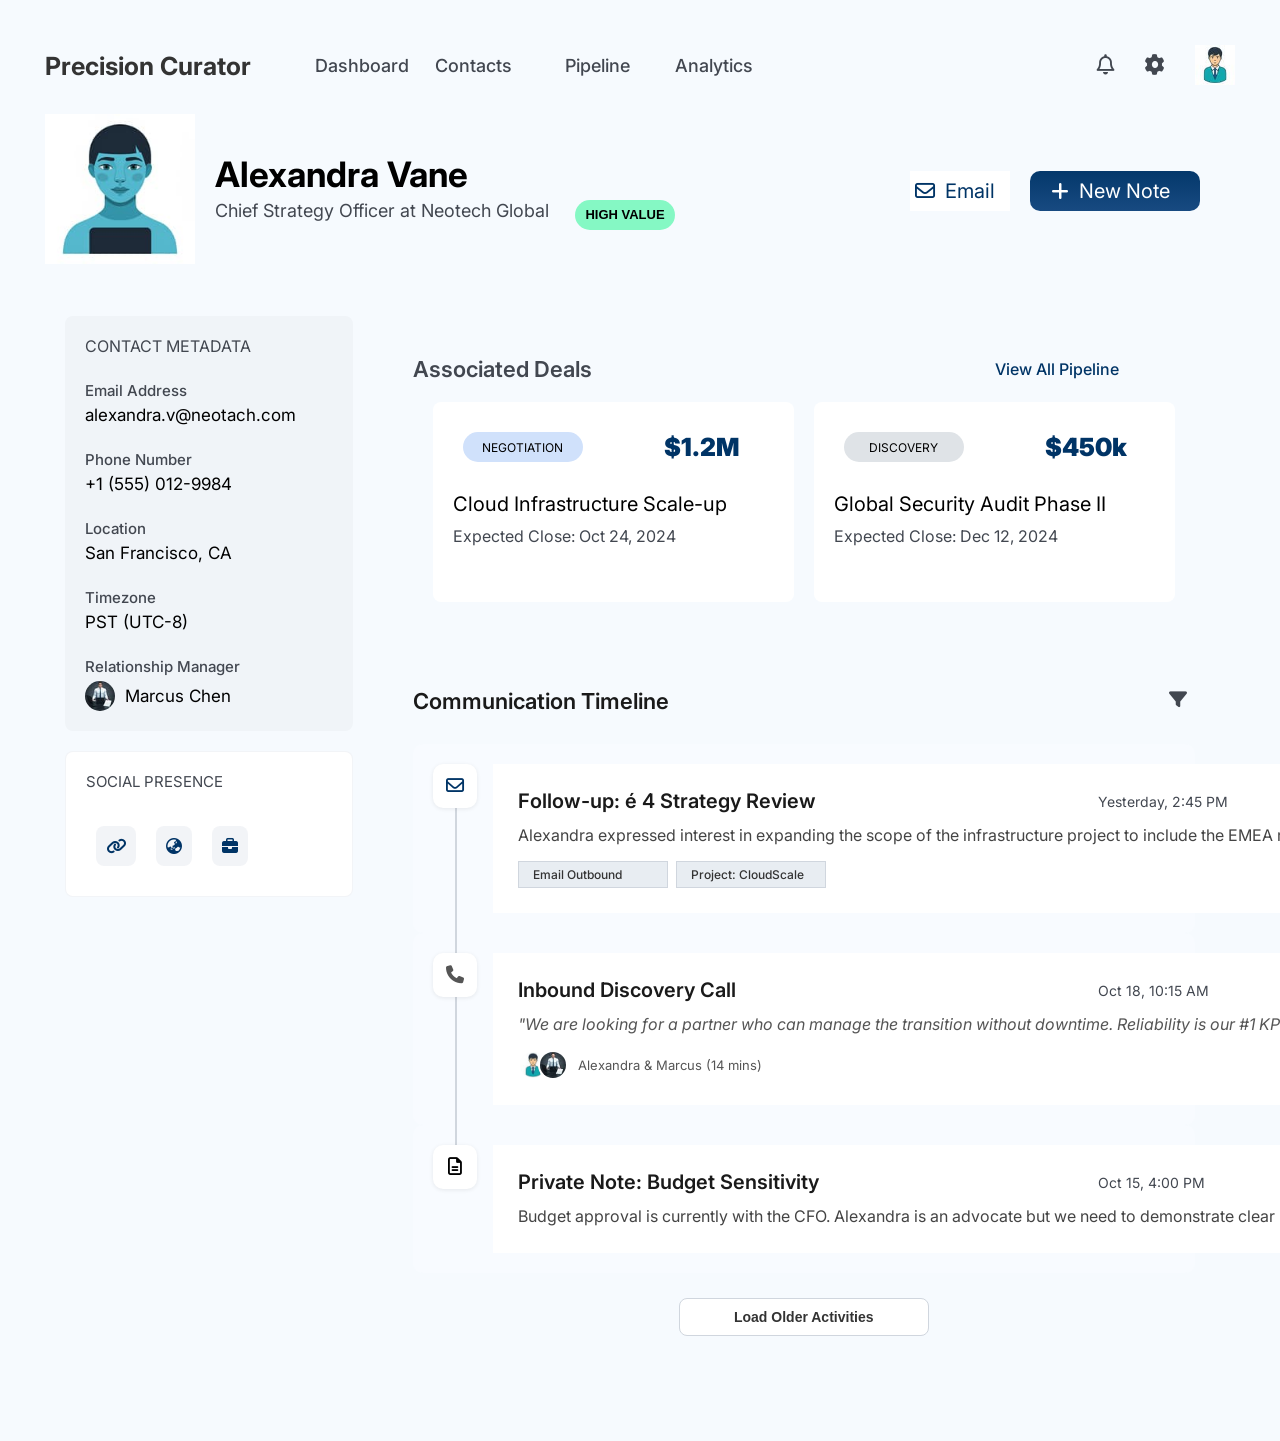
==== index.html @ 60ee170c "Complete page of precision curator" ====
<!DOCTYPE html>
<html lang="en">

<head>
    <meta charset="UTF-8">
    <meta name="viewport" content="width=device-width, initial-scale=1.0">
    <title>Precision Curator</title>
    <link rel="stylesheet" href="style.css">
    <link rel="preconnect" href="https://fonts.googleapis.com">
    <link rel="preconnect" href="https://fonts.gstatic.com" crossorigin>
    <link href="https://fonts.googleapis.com/css2?family=Manrope:wght@200..800&display=swap" rel="stylesheet">
    <link rel="stylesheet" href="https://cdnjs.cloudflare.com/ajax/libs/font-awesome/6.5.1/css/all.min.css">
</head>

<body>
    <div class="container">
        <section class="nav-bar">
            <div class="header">
                <div class="heading">Precision Curator</div>
                <div class="sub-heading">
                    <nav class="nav-links">
                        <p>Dashboard</p>
                        <p>Contacts</p>
                        <p><a href="pipeline.html">Pipeline</a></p>
                        <p>Analytics</p>
                    </nav>
                </div>
            </div>
            <div class="head-last">
                <i class="fa-regular fa-bell"></i>
                <i class="fa-solid fa-gear"></i>
                <img src="images/profile.jpg" alt="Profile Picture" class="pro-img">
            </div>
        </section>
        <section class="profile">
            <div class="logo">
                <div class="logo-img">
                    <img src="images/logo.jpg" alt="Logo Image" class="logo-pic">
                </div>
                <div class="logo-name">
                    <h1 class="name">Alexandra Vane</h1>
                    <div class="details">
                        <p class="position">Chief Strategy Officer at Neotech Global</p>
                        <button class="edit-btn">HIGH VALUE</button>
                    </div>
                </div>
            </div>
            <div class="contact">
                <div class="email"><i class="fa-regular fa-envelope"></i><p>Email</p></div>
                <div class="note"><i class="fa-solid fa-plus"></i><p>New Note</p></div>
            </div>
        </section>
        <section class="main-content">
            <div class="left-content">
                <div class="metadata">
                    <p> CONTACT METADATA</p>
                    <div>
                        <p class="label">Email Address</p>
                        <p class="value">alexandra.v@neotach.com</p>
                    </div>
                    <div>
                        <p class="label">Phone Number</p>
                        <p class="value">+1 (555) 012-9984</p>
                    </div>
                    <div>
                        <p class="label">Location</p>
                        <p class="value">San Francisco, CA</p>
                    </div>
                    <div>
                        <p class="label">Timezone</p>
                        <p class="value">PST (UTC-8)</p>
                    </div>
                    <div>
                        <p class="label">Relationship Manager</p>
                        <div class="rm-img">
                            <img src="images/manager.jpg" alt="Relationship Manager" class="rm-pic">
                            <p class="value">Marcus Chen</p>
                        </div>
                    </div>
                </div>
                <div class="social">
                    <p>SOCIAL PRESENCE</p>
                    <div class="icons">
                        <div><i class="fa-solid fa-link"></i></div>
                        <div><i class="fa-solid fa-earth-asia"></i></div>
                        <div><i class="fa-solid fa-briefcase"></i></div>
                    </div>
                </div>
            </div>
            <div class="right-content">
                <div class="right-top">
                    <div class="right-top-top">
                        <div class="deals">Associated Deals</div>
                        <div class="pipeline"><a href="pipeline.html">View All Pipeline</a></div>
                    </div>
                    <div class="right-top-bottom">
                        <div class="cloud">
                            <div class="cloud-item">
                                <div class="nego">NEGOTIATION</div>
                                <div class="money">$1.2M</div>
                            </div>
                            <div class="cloud-item1">
                                <p class="scale">Cloud Infrastructure Scale-up</p>
                                <p class="date">Expected Close: Oct 24, 2024</p>
                            </div>
                        </div>
                        <div class="global">
                            <div class="global-item">
                                <div class="discover">DISCOVERY</div>
                                <div class="money">$450k</div>
                            </div>
                            <div class="global-item1">
                                <p class="scale">Global Security Audit Phase II </p>
                                <p class="date">Expected Close: Dec 12, 2024</p>
                            </div>
                        </div>
                    </div>
                </div>
                <div class="right-bottom">
                    <div class="timeline-header">
                        <h2 class="timeline-title">Communication Timeline</h2>
                        <button class="sort-btn" id="sortBtn" title="Sort by Date">
                            <i class="fa-solid fa-filter"></i>
                        </button>
                    </div>
                    <div class="timeline-list" id="timelineList">
                        <div class="timeline-entry" data-date="2024-10-22T14:45:00">
                            <div class="entry-icon email-icon">
                                <i class="fa-regular fa-envelope"></i>
                            </div>
                            <div class="entry-content">
                                <div class="entry-top">
                                    <h3 class="entry-title">Follow-up: é 4 Strategy Review</h3>
                                    <span class="entry-date">Yesterday, 2:45 PM</span>
                                </div>
                                <p class="entry-desc">Alexandra expressed interest in expanding the scope of the infrastructure project to include the EMEA region. Need to draft a revised proposal by Friday.</p>
                                <div class="entry-tags">
                                    <span class="tag">Email Outbound</span>
                                    <span class="tag">Project: CloudScale</span>
                                </div>
                            </div>
                        </div>
                        <div class="timeline-entry" data-date="2024-10-18T10:15:00">
                            <div class="entry-icon call-icon">
                                <i class="fa-solid fa-phone"></i>
                            </div>
                            <div class="entry-content">
                                <div class="entry-top">
                                    <h3 class="entry-title">Inbound Discovery Call</h3>
                                    <span class="entry-date">Oct 18, 10:15 AM</span>
                                </div>
                                <p class="entry-desc entry-quote">"We are looking for a partner who can manage the transition without downtime. Reliability is our #1 KPI."</p>
                                <div class="entry-people">
                                    <div class="people-avatars">
                                        <img src="images/profile.jpg" alt="Alexandra" class="avatar">
                                        <img src="images/manager.jpg" alt="Marcus" class="avatar avatar-overlap">
                                    </div>
                                    <span class="people-names">Alexandra & Marcus (14 mins)</span>
                                </div>
                            </div>
                        </div>
                        <div class="timeline-entry" data-date="2024-10-15T16:00:00">
                            <div class="entry-icon note-icon">
                                <i class="fa-regular fa-file-lines"></i>
                            </div>
                            <div class="entry-content">
                                <div class="entry-top">
                                    <h3 class="entry-title">Private Note: Budget Sensitivity</h3>
                                    <span class="entry-date">Oct 15, 4:00 PM</span>
                                </div>
                                <p class="entry-desc">Budget approval is currently with the CFO. Alexandra is an advocate but we need to demonstrate clear ROI over 24 months to secure the signature.</p>
                            </div>
                        </div>
                    </div>
                    <button class="load-more-btn" id="loadMoreBtn">Load Older Activities</button>
                </div>
            </div>
        </section>
    </div>
    <script src="script.js"></script>
</body>

</html>
---- style.css ----
@import url('https://fonts.googleapis.com/css2?family=Inter:ital,opsz,wght@0,14..32,100..900;1,14..32,100..900&display=swap');

* {
    padding: 0;
    margin: 0;
    box-sizing: border-box;
}

body {
    height: 100vh;
    background-color: #f6fafe;
    font-family: "Inter", sans-serif;
}

.container {
    display: flex;
    flex-direction: column;
    gap: 20px;
    padding: 35px;
    border-radius: 8px;
}

.nav-bar {
    width: 100%;
    height: auto;
    display: flex;
    flex-direction: row;
    justify-content: space-between;
    align-items: flex-start;
    padding: 10px;
}

.nav-links p:hover {
    cursor: pointer;
    color: #003466;
}

.nav-links a {
    color: rgba(66, 71, 80, 1);
    text-decoration: none;
    padding: 10px;
}

.nav-links a:hover {
    color: #003466;
}

.header {
    display: flex;
    flex-direction: row;
    gap: 50px;
    align-items: center;
}

.sub-heading {
    width: 415px;
    display: flex;
    flex-direction: row;
    gap: 10px;
    align-items: center;
}

nav {
    display: flex;
    flex-direction: row;
    gap: 20px;
}

.heading {
    width: 210px;
    overflow: hidden;
    text-overflow: ellipsis;
    white-space: nowrap;
    font-size: 25px;
    font-weight: 700;
    color: #333;
}

.nav-links {
    font-size: 18px;
    font-weight: 500;
    color: rgba(66, 71, 80, 1);
    text-decoration: none;
    padding: 10px;
}

.nav-links p {
    width: 100px;
    overflow: hidden;
    text-overflow: ellipsis;
    white-space: nowrap;
}

.head-last {
    font-size: 20px;
    font-weight: 500;
    color: rgba(66, 71, 80, 1);
    display: flex;
    flex-direction: row;
    gap: 30px;
    align-items: center;
}

.pro-img {
    width: 40px;
    height: 40px;
}

.profile {
    width: 100%;
    height: 150px;
    display: flex;
    flex-direction: row;
    gap: 10px;
    align-items: center;
    justify-content: space-between;
}

.logo {
    display: flex;
    flex-direction: row;
    gap: 20px;
    align-items: center;
    padding: 10px;
}

.logo-pic {
    width: 150px;
    height: 150px;
}

.logo-name {
    display: flex;
    flex-direction: column;
    gap: 5px;
    align-items: flex-start;
}

.name {
    width: 350px;
    font-size: 35px;
    overflow: hidden;
    white-space: nowrap;
    text-overflow: ellipsis;
}

.position {
    width: 350px;
    font-size: 18px;
    overflow: hidden;
    white-space: nowrap;
    text-overflow: ellipsis;
}

.details {
    font-size: 18px;
    color: rgba(66, 71, 80, 1);
    display: flex;
    flex-direction: row;
    gap: 10px;
}

.edit-btn {
    width: 100px;
    height: 30px;
    background-color: rgba(133, 248, 196, 1);
    color: black;
    font-size: 13px;
    border: none;
    cursor: pointer;
    padding: 5px;
    border-radius: 20px;
    font-weight: 600;
    overflow: hidden;
    white-space: nowrap;
    text-overflow: ellipsis;
}

.contact {
    display: flex;
    flex-direction: row;
    gap: 20px;
    align-items: center;
    padding: 45px;
}

.email {
    width: 100px;
    height: 40px;
    font-size: 20px;
    color: rgba(0, 52, 102, 1);
    background-color: #ffffff;
    padding: 5px;
    display: flex;
    flex-direction: row;
    gap: 10px;
    align-items: center;
    justify-content: center;
    overflow: hidden;
    white-space: nowrap;
    text-overflow: ellipsis;
}

.note {
    width: 170px;
    height: 40px;
    font-size: 20px;
    color: white;
    background: linear-gradient(#04386B, #184a81);
    padding: 5px;
    display: flex;
    flex-direction: row;
    gap: 10px;
    align-items: center;
    justify-content: center;
    border-radius: 10px;
    overflow: hidden;
    white-space: nowrap;
    text-overflow: ellipsis;
}

.email p,
.note p {
    width: 100px;
    overflow: hidden;
    text-overflow: ellipsis;
    white-space: nowrap;
    cursor: pointer;
}

.main-content {
    width: 100%;
    height: auto;
    padding: 30px;
    border-radius: 8px;
    display: flex;
    flex-direction: row;
    gap: 20px;
}

.left-content {
    width: 25%;
    display: flex;
    flex-direction: column;
    gap: 20px;
}

.metadata {
    width: 100%;
    height: auto;
    background-color: #f0f4f8;
    display: flex;
    flex-direction: column;
    gap: 25px;
    padding: 20px;
    border-radius: 8px;
    color: rgba(66, 71, 80, 1);
}

.metadata div {
    display: flex;
    flex-direction: column;
    gap: 5px;
}

.label {
    width: 165px;
    overflow: hidden;
    white-space: nowrap;
    text-overflow: ellipsis;
    font-size: 15px;
    font-weight: 500;
    color: rgba(66, 71, 80, 1);
}

.value {
    width: 240px;
    overflow: hidden;
    white-space: nowrap;
    text-overflow: ellipsis;
    font-size: 17px;
    font-weight: 400;
    color: black;
}

.metadata div .rm-img {
    width: 100%;
    height: auto;
    border-radius: 8px;
    display: flex;
    flex-direction: row;
    gap: 10px;
    align-items: center;
}

.rm-pic {
    width: 30px;
    height: 30px;
    border-radius: 50%;
}

.social {
    width: 100%;
    height: auto;
    background-color: #ffffff;
    border: 1px solid rgba(0, 52, 102, 0.05);
    display: flex;
    flex-direction: column;
    gap: 25px;
    padding: 20px;
    border-radius: 8px;
    color: rgba(66, 71, 80, 1);
}

.social p {
    width: 180px;
    overflow: hidden;
    white-space: nowrap;
    text-overflow: ellipsis;
    font-size: 15px;
}

.icons {
    display: flex;
    flex-direction: row;
    gap: 20px;
    align-items: center;
    padding: 10px;
    border-radius: 8px;
}

.icons div {
    background-color: rgba(0, 52, 102, 0.05);
    padding: 10px;
    border-radius: 8px;
}

.icons i {
    color: rgba(0, 52, 102, 1);
}

.right-content {
    width: 75%;
    display: flex;
    flex-direction: column;
    gap: 20px;
    padding: 20px;
    border-radius: 8px;
}

.right-top {
    width: 100%;
    height: auto;
    padding: 20px;
    border-radius: 8px;
    display: flex;
    flex-direction: column;
}

.right-top-top {
    display: flex;
    flex-direction: row;
    gap: 20px;
    align-items: center;
    justify-content: space-between;
}

.deals {
    font-size: 22px;
    font-weight: 600;
    color: rgba(66, 71, 80, 1);
    width: 250px;
    overflow: hidden;
    text-overflow: ellipsis;
    white-space: nowrap;
}

.pipeline {
    font-size: 16px;
    font-weight: 500;
    color: #003466;
    width: 200px;
    overflow: hidden;
    text-overflow: ellipsis;
    white-space: nowrap;
}

a {
    text-decoration: none;
    color: #003466;
}

.right-top-bottom {
    width: 100%;
    height: auto;
    padding: 20px;
    border-radius: 8px;
    display: flex;
    flex-direction: row;
    gap: 20px;
    justify-content: space-between;
}

.cloud,
.global {
    width: 50%;
    height: 200px;
    background-color: #ffffff;
    display: flex;
    flex-direction: column;
    gap: 20px;
    padding: 20px;
    border-radius: 8px;
}

.cloud-item,
.global-item {
    width: 100%;
    height: auto;
    display: flex;
    flex-direction: row;
    gap: 20px;
    align-items: center;
    padding: 10px;
    border-radius: 8px;
    justify-content: space-between;
}

.nego {
    width: 120px;
    height: 30px;
    font-size: 12px;
    color: black;
    padding: 8px;
    background-color: rgba(208, 225, 251, 1);
    border-radius: 20px;
    text-align: center;
    overflow: hidden;
    text-overflow: ellipsis;
    white-space: nowrap;
}

.discover {
    width: 120px;
    height: 30px;
    font-size: 12px;
    color: black;
    padding: 8px;
    background-color: rgba(223, 227, 231, 1);
    border-radius: 20px;
    text-align: center;
    overflow: hidden;
    text-overflow: ellipsis;
    white-space: nowrap;
}

.money {
    font-size: 25px;
    font-weight: 900;
    color: rgba(0, 52, 102, 1);
    width: 100px;
    overflow: hidden;
    text-overflow: ellipsis;
    white-space: nowrap;
}

.scale {
    width: 280px;
    overflow: hidden;
    text-overflow: ellipsis;
    white-space: nowrap;
    font-size: 20px;
}

.cloud-item1,
.global-item1 {
    display: flex;
    flex-direction: column;
    gap: 10px;
}

.date {
    width: 250px;
    overflow: hidden;
    text-overflow: ellipsis;
    white-space: nowrap;
    color: rgba(66, 71, 80, 1);
}

.right-bottom {
    width: 100%;
    padding: 20px;
}

.timeline-header {
    display: flex;
    justify-content: space-between;
    align-items: center;
    margin-bottom: 25px;
}

.timeline-title {
    width: 260px;
    overflow: hidden;
    text-overflow: ellipsis;
    white-space: nowrap;
    font-size: 22px;
    font-weight: 600;
    color: #1a1a1a;
}

.sort-btn {
    background: none;
    border: none;
    cursor: pointer;
    font-size: 18px;
    color: rgba(66, 71, 80, 1);
    padding: 8px;
    border-radius: 6px;
    transition: background 0.2s;
}

.sort-btn:hover {
    background-color: #e8edf2;
}

.timeline-list {
    display: flex;
    flex-direction: column;
    gap: 0;
    position: relative;
}

.timeline-entry {
    display: flex;
    flex-direction: row;
    gap: 16px;
    padding: 20px;
    background: #f8fbff;
    border-radius: 10px;
    position: relative;
}

.timeline-entry:not(:first-child)::before {
    content: '';
    position: absolute;
    top: 0;
    left: 42px;
    width: 2px;
    height: 20px;
    background-color: #d0d6de;
    z-index: 0;
}

.timeline-entry:not(:last-child)::after {
    content: '';
    position: absolute;
    bottom: 0;
    left: 42px;
    width: 2px;
    height: calc(100% - 64px);
    background-color: #d0d6de;
    z-index: 0;
}

.entry-icon {
    width: 44px;
    height: 44px;
    min-width: 44px;
    border-radius: 10px;
    display: flex;
    align-items: center;
    justify-content: center;
    font-size: 18px;
    position: relative;
    z-index: 1;
    box-shadow: 0 1px 4px rgba(0, 0, 0, 0.08);
}

.email-icon {
    background-color: #ffffff;
    color: #003466;
}

.call-icon {
    background-color: #ffffff;
    color: #555;
}

.note-icon {
    background-color: #ffffff;
    color: black;
}

.entry-content {
    flex: 1;
    display: flex;
    flex-direction: column;
    gap: 10px;
    background-color: #ffffff;
    padding: 25px;
}

.entry-top {
    display: flex;
    justify-content: space-between;
    align-items: center;
}

.entry-title {
    width: 350px;
    overflow: hidden;
    text-overflow: ellipsis;
    white-space: nowrap;
    font-size: 20px;
    font-weight: 600;
    color: #1a1a1a;
}

.entry-date {
    font-size: 14px;
    width: 200px;
    overflow: hidden;
    text-overflow: ellipsis;
    color: rgba(66, 71, 80, 1);
    white-space: nowrap;
}

.entry-desc {
    width: 780px;
    overflow: hidden;
    text-overflow: ellipsis;
    white-space: nowrap;
    font-size: 16px;
    color: #444;
    line-height: 1.5;
}

.entry-quote {
    font-style: italic;
    color: #555;
}

.entry-tags {
    display: flex;
    flex-wrap: wrap;
    gap: 8px;
    margin-top: 4px;
}

.tag {
    width: 150px;
    font-size: 12px;
    padding: 5px 14px;
    background-color: #e8edf2;
    color: #333;
    font-weight: 500;
    border: 1px solid #d0d6de;
    overflow: hidden;
    text-overflow: ellipsis;
    white-space: nowrap;
}

.entry-people {
    display: flex;
    align-items: center;
    gap: 10px;
    margin-top: 4px;
}

.people-avatars {
    display: flex;
}

.avatar {
    width: 30px;
    height: 30px;
    border-radius: 50%;
    border: 2px solid #fff;
    object-fit: cover;
}

.avatar-overlap {
    margin-left: -10px;
}

.people-names {
    font-size: 13px;
    color: #555;
}

.load-more-btn {
    width: 250px;
    display: block;
    margin: 25px auto 0;
    padding: 10px 28px;
    font-size: 14px;
    font-weight: 600;
    color: #333;
    background-color: #fff;
    border: 1px solid #d0d6de;
    border-radius: 8px;
    cursor: pointer;
    transition: background 0.2s;
    overflow: hidden;
    text-overflow: ellipsis;
    white-space: nowrap;
}

.load-more-btn:hover {
    background-color: #edf1f5;
}

@media (max-width: 1024px) {
    .nav-bar {
        flex-direction: column;
        gap: 15px;
    }

    .header {
        flex-direction: column;
        gap: 20px;
        width: 100%;
    }

    .main-content {
        flex-direction: column;
        padding: 20px;
    }

    .left-content {
        width: 100%;
    }

    .right-content {
        width: 100%;
    }

    .right-top-bottom {
        flex-direction: column;
    }

    .cloud,
    .global {
        width: 100%;
    }

    .profile {
        flex-direction: column;
        height: auto;
        align-items: flex-start;
    }

    .contact {
        padding: 20px;
        flex-wrap: wrap;
    }
}

@media (max-width: 768px) {
    .container {
        padding: 15px;
        gap: 15px;
    }

    .nav-bar {
        padding: 5px;
    }

    .header {
        gap: 15px;
    }

    nav {
        flex-wrap: wrap;
        gap: 10px;
    }

    .head-last {
        gap: 15px;
        font-size: 16px;
    }

    .heading {
        font-size: 20px;
    }

    .nav-links {
        font-size: 14px;
        padding: 5px;
    }

    .profile {
        flex-direction: column;
        height: auto;
    }

    .logo-pic {
        width: 100px;
        height: 100px;
    }

    .name {
        font-size: 24px;
    }

    .details {
        font-size: 14px;
        flex-wrap: wrap;
    }

    .main-content {
        padding: 15px;
        gap: 15px;
    }

    .right-top-bottom {
        flex-direction: column;
        gap: 15px;
    }

    .cloud,
    .global {
        width: 100%;
        height: auto;
    }

    .timeline-header {
        flex-direction: column;
        gap: 10px;
        align-items: flex-start;
    }

    .entry-top {
        flex-direction: column;
        gap: 5px;
        align-items: flex-start;
    }

    .entry-content {
        padding: 15px;
    }

    .contact {
        padding: 15px;
        gap: 10px;
    }

    .email,
    .note {
        width: auto;
        font-size: 16px;
        height: auto;
        padding: 8px 12px;
    }
}

@media (max-width: 480px) {
    .container {
        padding: 10px;
    }

    .heading {
        font-size: 18px;
    }

    .nav-links {
        font-size: 12px;
    }

    .logo-pic {
        width: 80px;
        height: 80px;
    }

    .name {
        font-size: 20px;
    }

    .deals {
        font-size: 18px;
    }

    .money {
        font-size: 20px;
    }

    .timeline-entry {
        flex-direction: column;
        gap: 10px;
        padding: 15px;
    }

    .entry-tags {
        gap: 5px;
    }

    .tag {
        font-size: 11px;
        padding: 4px 10px;
    }
}
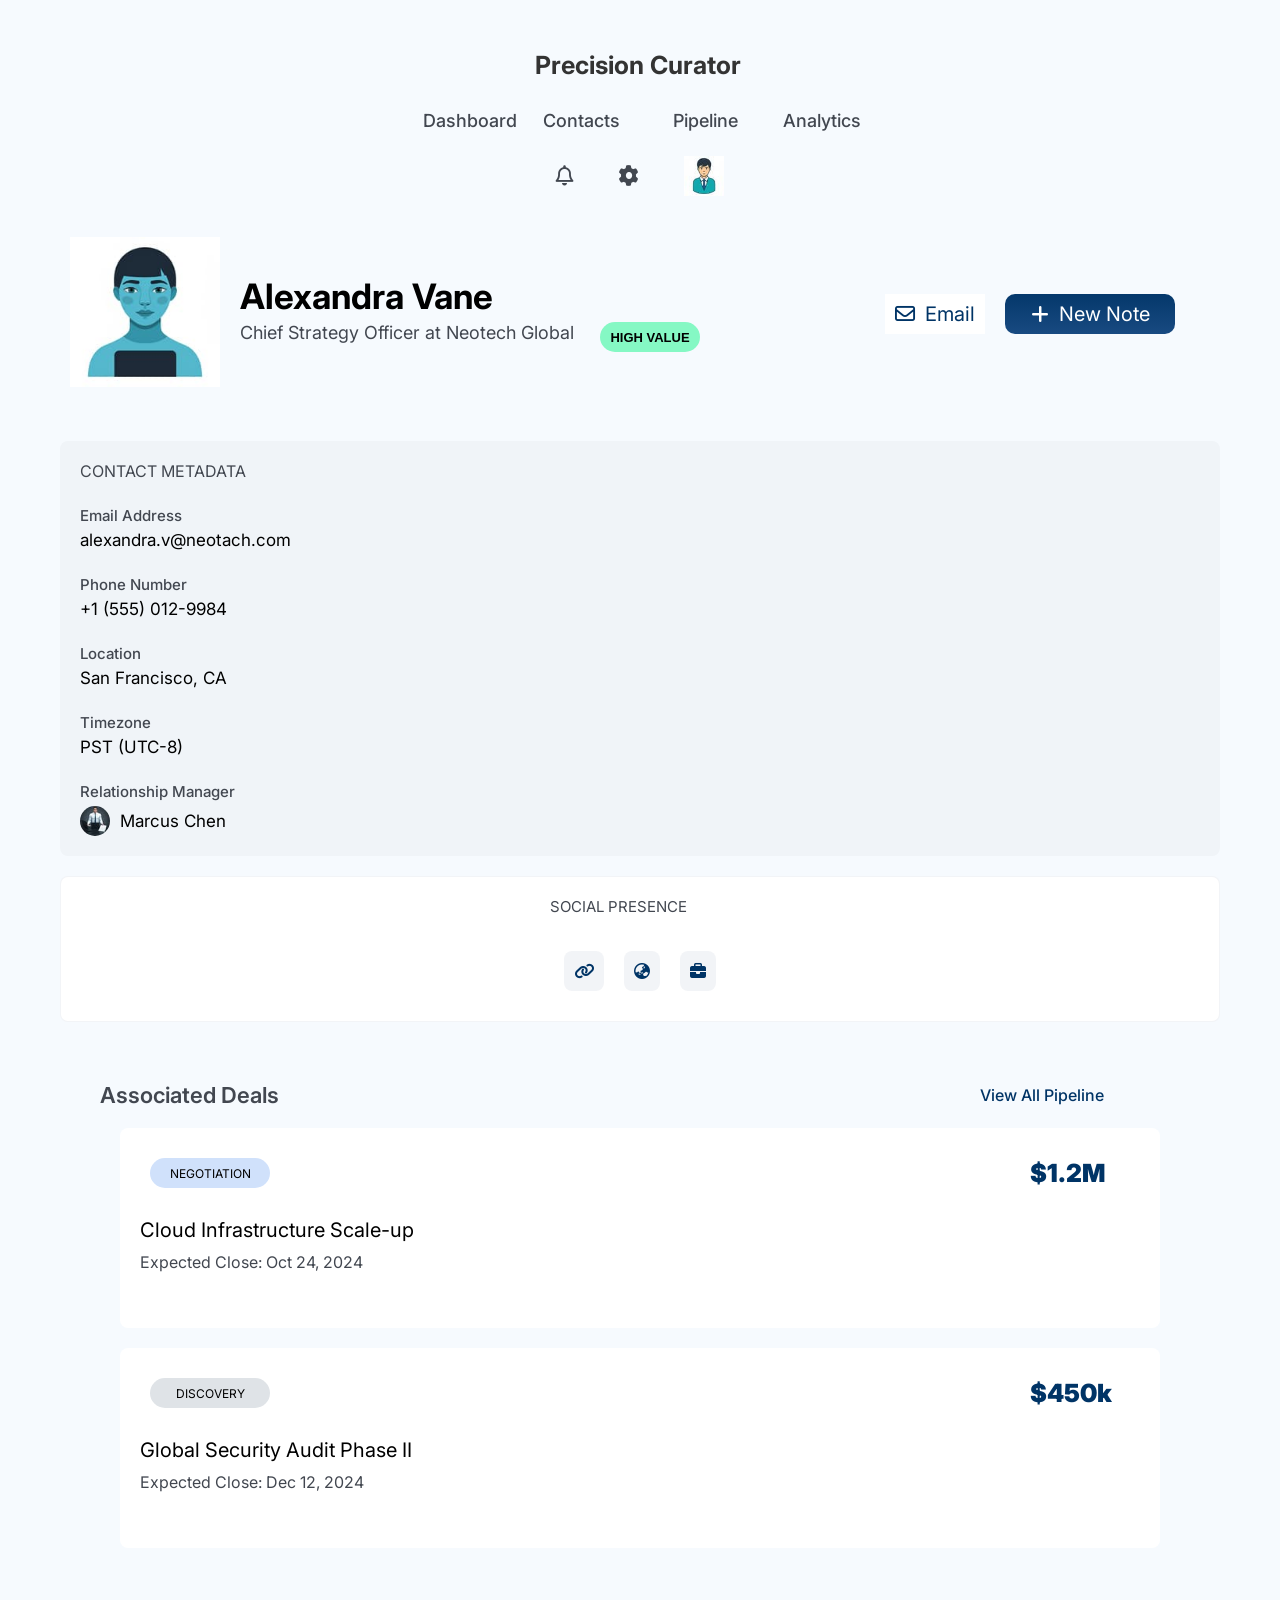
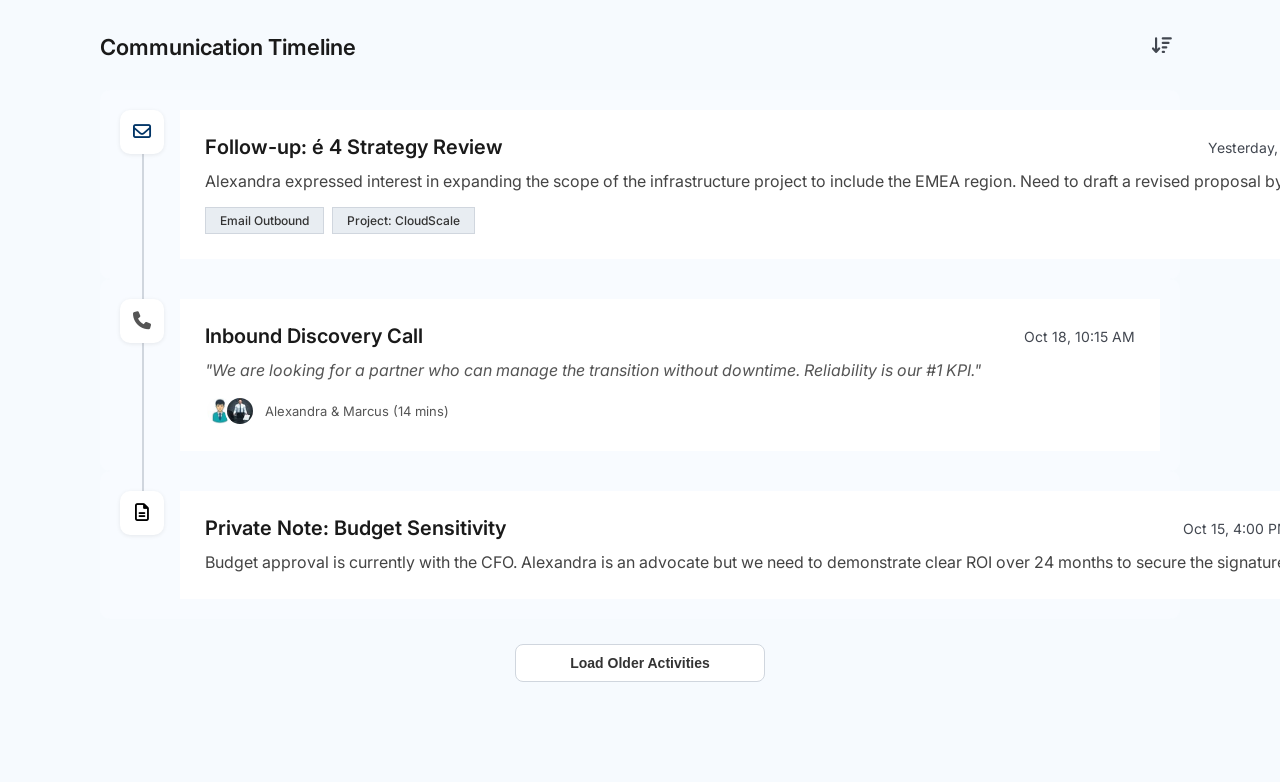
==== commit 8aa64aa9: "media query added" ====
--- a/index.html
+++ b/index.html
@@ -120,7 +120,7 @@
                     <div class="timeline-header">
                         <h2 class="timeline-title">Communication Timeline</h2>
                         <button class="sort-btn" id="sortBtn" title="Sort by Date">
-                            <i class="fa-solid fa-filter"></i>
+                            <i class="fa-solid fa-arrow-down-wide-short"></i>
                         </button>
                     </div>
                     <div class="timeline-list" id="timelineList">
--- a/style.css
+++ b/style.css
@@ -16,7 +16,7 @@
     display: flex;
     flex-direction: column;
     gap: 20px;
-    padding: 35px;
+    padding: 40px;
     border-radius: 8px;
 }
 
@@ -53,7 +53,7 @@
 }
 
 .sub-heading {
-    width: 415px;
+    width: 455px;
     display: flex;
     flex-direction: row;
     gap: 10px;
@@ -97,7 +97,7 @@
     color: rgba(66, 71, 80, 1);
     display: flex;
     flex-direction: row;
-    gap: 30px;
+    gap: 45px;
     align-items: center;
 }
 
@@ -108,7 +108,8 @@
 
 .profile {
     width: 100%;
-    height: 150px;
+    height: 175px;
+    padding: 20px;
     display: flex;
     flex-direction: row;
     gap: 10px;
@@ -221,7 +222,6 @@
 
 .email p,
 .note p {
-    width: 100px;
     overflow: hidden;
     text-overflow: ellipsis;
     white-space: nowrap;
@@ -231,7 +231,7 @@
 .main-content {
     width: 100%;
     height: auto;
-    padding: 30px;
+    padding: 40px;
     border-radius: 8px;
     display: flex;
     flex-direction: row;
@@ -239,7 +239,7 @@
 }
 
 .left-content {
-    width: 25%;
+    width: 20%;
     display: flex;
     flex-direction: column;
     gap: 20px;
@@ -274,7 +274,6 @@
 }
 
 .value {
-    width: 240px;
     overflow: hidden;
     white-space: nowrap;
     text-overflow: ellipsis;
@@ -608,7 +607,8 @@
 }
 
 .entry-title {
-    width: 350px;
+    flex: 1;
+    min-width: 0;
     overflow: hidden;
     text-overflow: ellipsis;
     white-space: nowrap;
@@ -619,7 +619,7 @@
 
 .entry-date {
     font-size: 14px;
-    width: 200px;
+    flex-shrink: 0;
     overflow: hidden;
     text-overflow: ellipsis;
     color: rgba(66, 71, 80, 1);
@@ -627,7 +627,6 @@
 }
 
 .entry-desc {
-    width: 780px;
     overflow: hidden;
     text-overflow: ellipsis;
     white-space: nowrap;
@@ -649,7 +648,7 @@
 }
 
 .tag {
-    width: 150px;
+    max-width: 150px;
     font-size: 12px;
     padding: 5px 14px;
     background-color: #e8edf2;
@@ -711,10 +710,32 @@
     background-color: #edf1f5;
 }
 
+.load-more-btn:disabled {
+    cursor: not-allowed;
+    opacity: 0.7;
+}
+
+.loader {
+    display: inline-block;
+    width: 14px;
+    height: 14px;
+    border: 2px solid #d0d6de;
+    border-top: 2px solid #003466;
+    border-radius: 50%;
+    animation: spin 0.6s linear infinite;
+    vertical-align: middle;
+}
+
+@keyframes spin {
+    0% { transform: rotate(0deg); }
+    100% { transform: rotate(360deg); }
+}
+
 @media (max-width: 1024px) {
     .nav-bar {
         flex-direction: column;
         gap: 15px;
+        align-items: center;
     }
 
     .header {
@@ -748,13 +769,23 @@
     .profile {
         flex-direction: column;
         height: auto;
-        align-items: flex-start;
+        align-items: center;
     }
 
     .contact {
         padding: 20px;
         flex-wrap: wrap;
     }
+
+    .social{
+        align-items: center;
+    }
+
+    .entry-content{
+        width: 100%;
+    }
+
+
 }
 
 @media (max-width: 768px) {
@@ -899,4 +930,44 @@
         font-size: 11px;
         padding: 4px 10px;
     }
+}
+
+@media (min-width: 1024px) and (max-width: 1280px) {
+    .nav-bar {
+        flex-direction: column;
+        gap: 15px;
+        align-items: center;
+    }
+
+    .header {
+        flex-direction: column;
+        gap: 20px;
+        width: 100%;
+    }
+
+    .main-content {
+        flex-direction: column;
+        padding: 20px;
+    }
+
+    .left-content {
+        width: 100%;
+    }
+
+    .right-content {
+        width: 100%;
+    }
+
+    .right-top-bottom {
+        flex-direction: column;
+    }
+
+    .cloud,
+    .global {
+        width: 100%;
+    }
+
+    .social{
+        align-items: center;
+    }
 }
